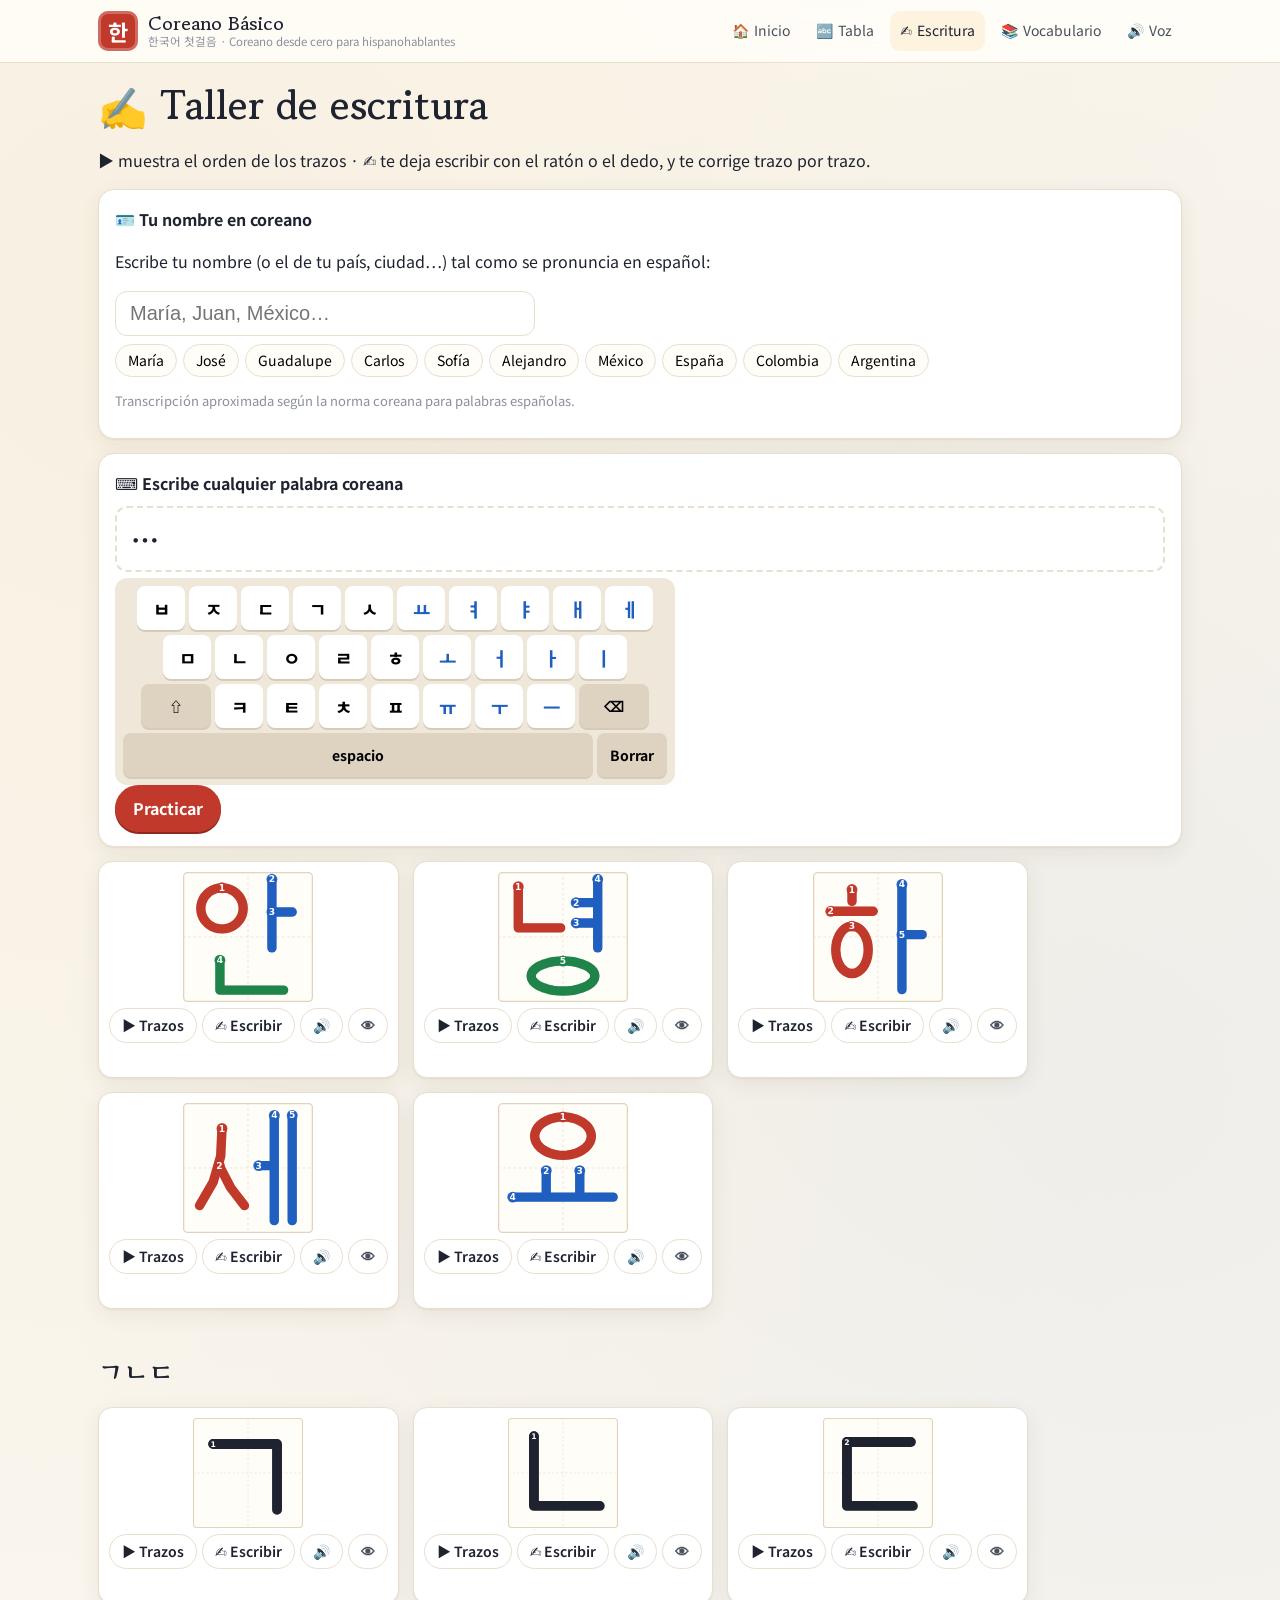
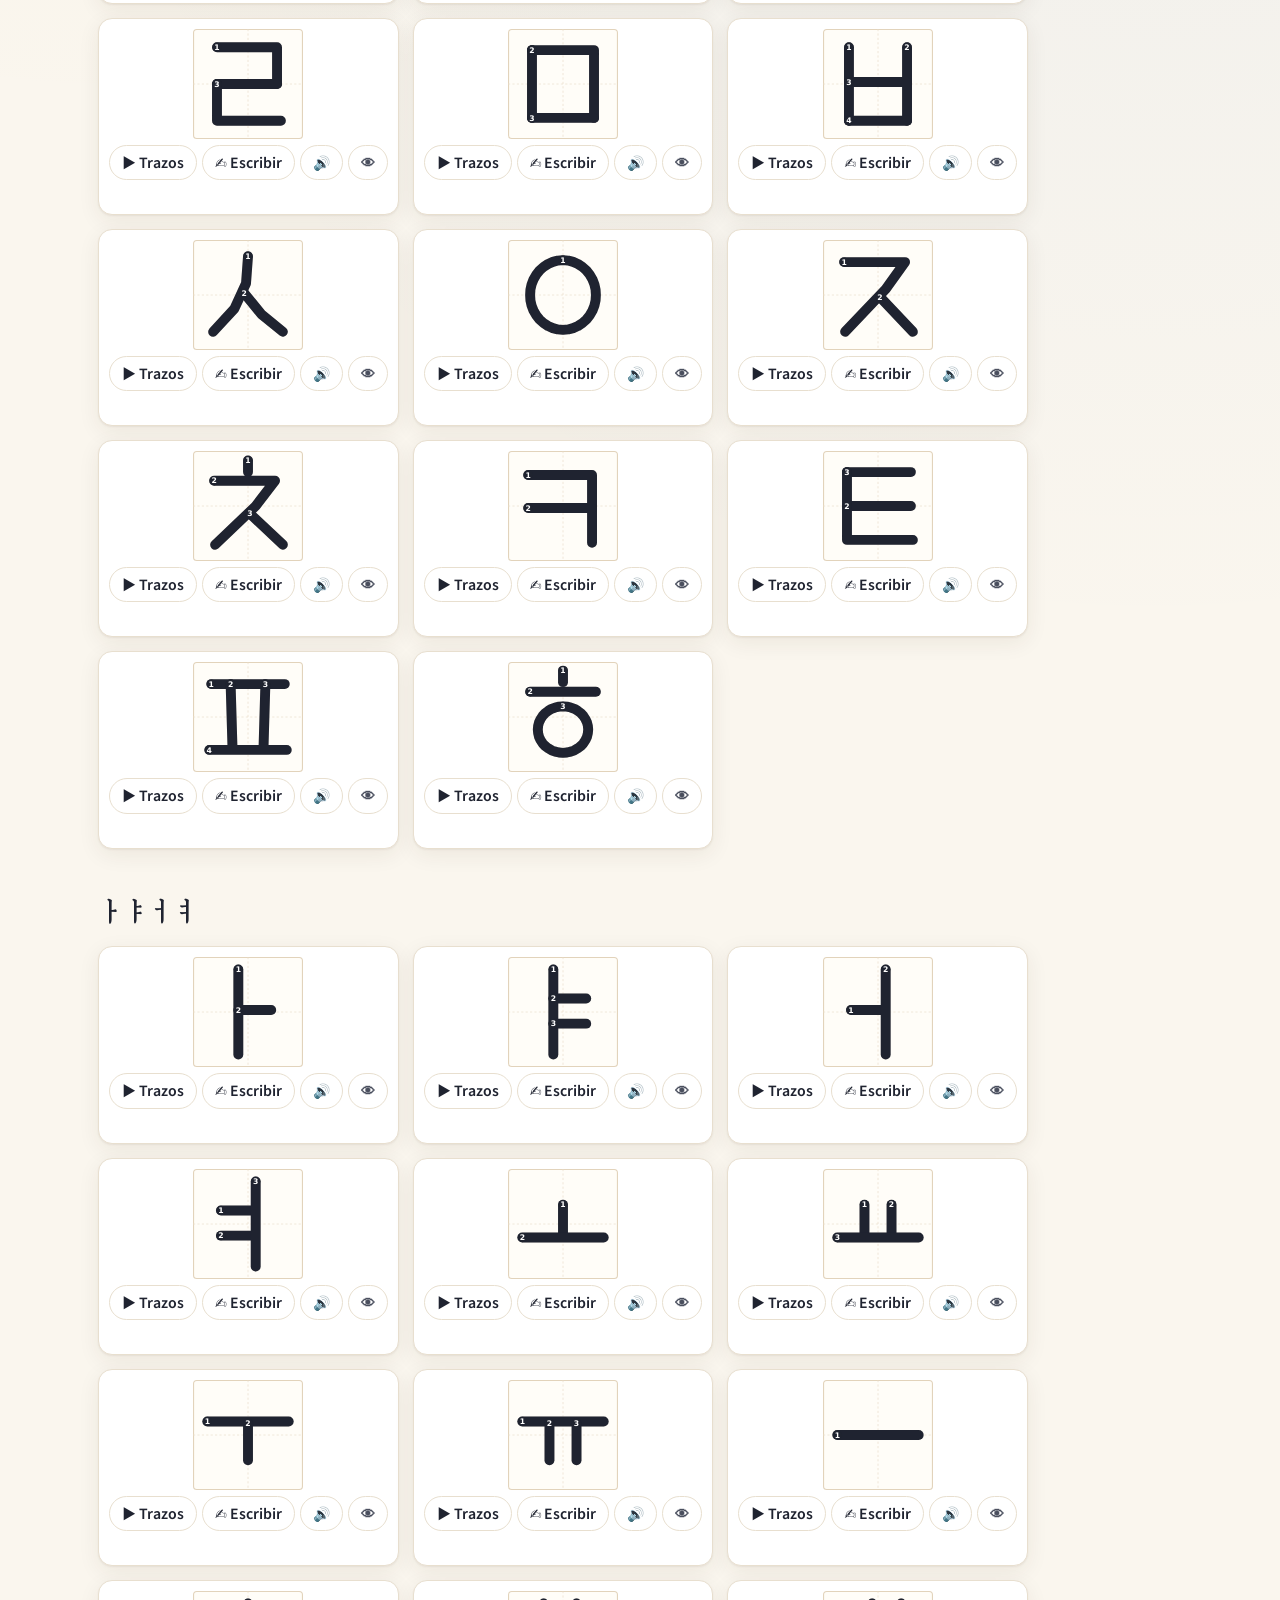
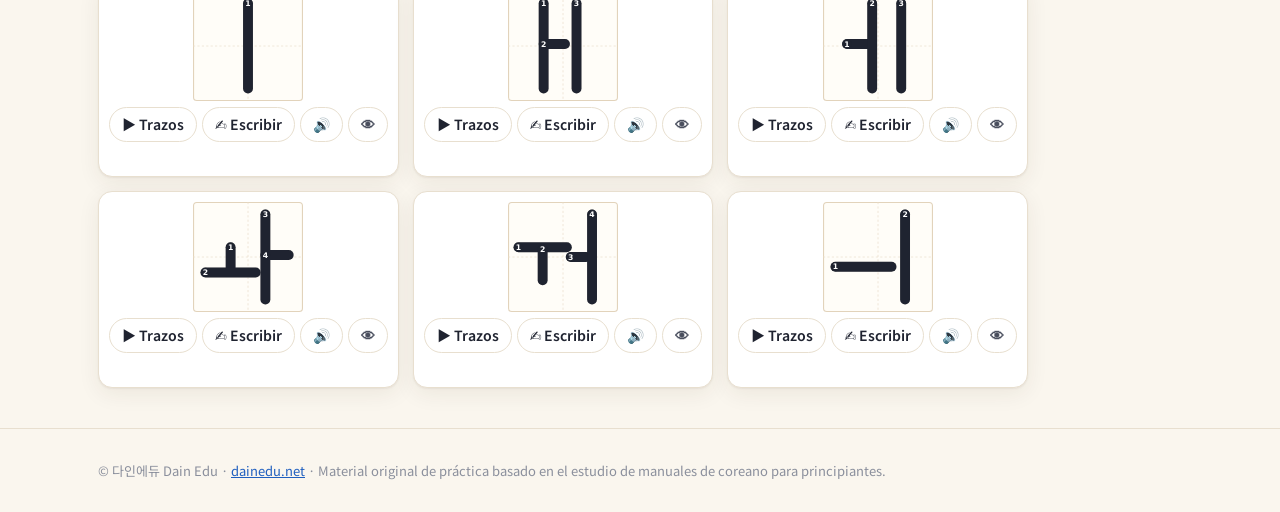
==== escribir.html @ df66b3e6 "Coreano Básico: sitio interactivo de coreano para hispanohablantes 16 lecciones (hangul + primeros p" ====
<!DOCTYPE html>
<html lang="es"><head>
<script src="https://yalli2.github.io/site_main_control/guard.js" data-site="coreano_basico"></script><!-- smc-guard --><meta charset="utf-8"><meta name="viewport" content="width=device-width,initial-scale=1">
<title>Taller de escritura · Coreano Básico</title>
<meta name="description" content="Curso interactivo de coreano para hispanohablantes: el origen del hangul, pronunciación, escritura guiada trazo a trazo, lectura y primeras conversaciones con voz nativa.">
<link rel="icon" href="data:image/svg+xml,<svg xmlns='http://www.w3.org/2000/svg' viewBox='0 0 100 100'><rect width='100' height='100' rx='22' fill='%23c0392b'/><text x='50' y='72' font-size='62' text-anchor='middle' fill='white'>한</text></svg>">
<link rel="preconnect" href="https://fonts.googleapis.com"><link rel="preconnect" href="https://fonts.gstatic.com" crossorigin>
<link href="https://fonts.googleapis.com/css2?family=Gowun+Batang:wght@400;700&family=Noto+Sans+KR:wght@400;500;700;800&display=swap" rel="stylesheet">
<link rel="stylesheet" href="assets/style.css">
</head><body>
<noscript>Activa JavaScript / Please enable JavaScript.</noscript>
<script src="assets/ui.js"></script>
<script src="assets/core.js"></script>
<script src="assets/hangul.js"></script>
<script src="assets/tools.js"></script>
<script src="assets/quiz.js"></script>
<script src="assets/widgets.js"></script>
<script src="data/l01.js"></script>
<script src="data/l02.js"></script>
<script src="data/l03.js"></script>
<script src="data/l04.js"></script>
<script src="data/l05.js"></script>
<script src="data/l06.js"></script>
<script src="data/l07.js"></script>
<script src="data/l08.js"></script>
<script src="data/l09.js"></script>
<script src="data/l10.js"></script>
<script src="data/l11.js"></script>
<script src="data/l12.js"></script>
<script src="data/l13.js"></script>
<script src="data/l14.js"></script>
<script src="data/l15.js"></script>
<script src="data/l16.js"></script>
<script>const go=()=>{renderWorkshop();};go();document.addEventListener("langchange",go);</script>
<script src="dain-hide.js" defer></script>
</body></html>
---- assets/style.css ----
:root{--bg:#faf6ee;--paper:#fffdf8;--ink:#1f2330;--ink2:#4a4f5e;--mut:#8a8f9c;--line:#e8dfcf;--red:#c0392b;--red-l:#fbe9e6;--blue:#1f5fbf;--blue-l:#e8f0fc;--green:#1e8449;--green-l:#e6f4ec;--gold:#d99a1e;--gold-l:#fdf3df;--r:14px;--sh:0 1px 2px rgba(60,40,10,.06),0 6px 22px rgba(60,40,10,.07);--ko:"Noto Sans KR","Apple SD Gothic Neo","Malgun Gothic",sans-serif;--disp:"Gowun Batang","Noto Serif KR",serif}
*{box-sizing:border-box}
html{scroll-behavior:smooth}
body{margin:0;background:var(--bg);color:var(--ink);font:16px/1.65 "Noto Sans KR",system-ui,-apple-system,"Segoe UI",sans-serif;background-image:radial-gradient(circle at 12% 8%,rgba(217,154,30,.06),transparent 40%),radial-gradient(circle at 90% 30%,rgba(31,95,191,.05),transparent 40%)}
a{color:var(--blue)}
.wrap{max-width:1120px;margin:0 auto;padding:0 18px}
.ko{font-family:var(--ko)}
h1,h2,h3{font-family:var(--disp);line-height:1.3}
h1{font-size:clamp(26px,4vw,40px);margin:.4em 0}
h2{font-size:clamp(21px,2.6vw,28px);margin:1.6em 0 .6em}
.mut{color:var(--mut)} .hint{font-size:13px;color:var(--mut)}
button{font:inherit;cursor:pointer}
.btn{display:inline-flex;align-items:center;gap:6px;padding:10px 18px;border-radius:999px;border:0;background:var(--red);color:#fff;font-weight:700;text-decoration:none;box-shadow:0 2px 0 #8e2a1f;transition:transform .1s}
.btn:hover{transform:translateY(-1px)} .btn:active{transform:translateY(1px);box-shadow:none}
.btn.ghost{background:#fff;color:var(--ink);border:1.5px solid var(--line);box-shadow:none}
.btn.sm{padding:6px 12px;font-size:14px}
/* topbar */
.topbar{position:sticky;top:0;z-index:50;background:rgba(255,253,248,.92);backdrop-filter:blur(8px);border-bottom:1px solid var(--line)}
.topbar .wrap{display:flex;align-items:center;gap:6px;height:62px}
.brand{display:flex;align-items:center;gap:10px;text-decoration:none;color:var(--ink)}
.brand b{display:block;font-family:var(--disp);font-size:19px;line-height:1.1}
.brand small{display:block;font-size:11.5px;color:var(--mut);line-height:1.2}
.seal{width:40px;height:40px;border-radius:10px;background:var(--red);color:#fff;display:grid;place-items:center;font:700 22px var(--ko);box-shadow:inset 0 0 0 3px rgba(255,255,255,.25)}
.spacer{flex:1}
.tbtn{display:inline-flex;align-items:center;gap:5px;border:0;background:none;padding:8px 10px;border-radius:10px;color:var(--ink2);text-decoration:none;font-size:14px;white-space:nowrap}
.tbtn:hover,.tbtn.on{background:var(--gold-l);color:var(--ink)}
.menu{position:relative}
.menu-pop{display:none;position:absolute;right:0;top:44px;background:#fff;border:1px solid var(--line);border-radius:12px;box-shadow:var(--sh);padding:12px;min-width:240px;z-index:60}
.menu.open .menu-pop{display:block}
.menu-pop label{display:block;font-size:13px;color:var(--mut);margin:6px 0 3px}
.menu-pop select,.menu-pop input[type=range]{width:100%}
.menu-pop .opt{display:block;width:100%;text-align:left;border:0;background:none;padding:8px 10px;border-radius:8px}
.menu-pop .opt:hover,.menu-pop .opt.on{background:var(--gold-l)}
@media(max-width:760px){.lbl{display:none}.brand small{display:none}}
/* hero */
.hero{display:grid;grid-template-columns:1.4fr 1fr;gap:30px;align-items:center;padding:34px 0 10px}
.hero .kick{font-size:20px;color:var(--red);font-weight:700;letter-spacing:.1em}
.hero p{font-size:17px;color:var(--ink2)}
.hbtns{display:flex;gap:10px;flex-wrap:wrap;margin-top:14px}
.hart{display:grid;place-items:center}
.hart .hw-box{background:#fff;border-radius:20px;box-shadow:var(--sh);padding:10px}
@media(max-width:760px){.hero{grid-template-columns:1fr}}
/* lesson grid */
.lgrid{display:grid;grid-template-columns:repeat(auto-fill,minmax(250px,1fr));gap:14px}
.lcard{display:block;background:var(--paper);border:1px solid var(--line);border-radius:var(--r);padding:16px;text-decoration:none;color:var(--ink);box-shadow:var(--sh);border-top:5px solid var(--red);transition:transform .15s}
.lcard.bB{border-top-color:var(--blue)}
.lcard:hover{transform:translateY(-3px)}
.lcard .ln{display:flex;justify-content:space-between;font-size:13px;color:var(--mut);font-weight:700;text-transform:uppercase;letter-spacing:.05em}
.lcard .lic{font-size:24px}
.lcard h3{margin:.3em 0 .1em;font-size:19px}
.lcard .lk{color:var(--red);font-weight:700}
.lcard.bB .lk{color:var(--blue)}
.lcard p{font-size:14px;color:var(--ink2);margin:.4em 0}
.pbar{height:6px;background:#efe8da;border-radius:9px;overflow:hidden;margin:8px 0 3px}
.pbar i{display:block;height:100%;background:var(--green)}
.lcard small{font-size:12px;color:var(--mut)}
/* cards */
.cards{display:grid;grid-template-columns:repeat(auto-fill,minmax(240px,1fr));gap:14px;margin:12px 0}
.card{background:var(--paper);border:1px solid var(--line);border-radius:var(--r);padding:16px;box-shadow:var(--sh);color:var(--ink);text-decoration:none}
.card .ci{font-size:28px}
.card h4{margin:.3em 0;font-size:17px}
.card p{margin:.3em 0;font-size:15px;color:var(--ink2)}
.card .cko{display:flex;gap:8px;align-items:center;margin-top:8px}
.card.tool:hover{border-color:var(--gold)}
/* lesson */
.lhero{margin:22px 0 10px;padding:26px 26px 20px;border-radius:20px;background:linear-gradient(135deg,#fff 0%,var(--red-l) 100%);border:1px solid var(--line);position:relative;overflow:hidden}
.lhero.bB{background:linear-gradient(135deg,#fff 0%,var(--blue-l) 100%)}
.lhero .lnum{font-weight:800;color:var(--red);letter-spacing:.08em;text-transform:uppercase;font-size:13px}
.lhero.bB .lnum{color:var(--blue)}
.lhero h1{margin:.15em 0}
.lhero .lko{font-size:24px;font-weight:700;color:var(--ink2)}
.lhero .lsub{color:var(--ink2);max-width:760px}
.toc{display:flex;flex-wrap:wrap;gap:6px;margin:10px 0 4px}
.toc a{font-size:13px;padding:5px 11px;border-radius:999px;background:#fff;border:1px solid var(--line);text-decoration:none;color:var(--ink2)}
.toc a:hover{border-color:var(--red);color:var(--red)}
.goals{background:var(--gold-l);border:1px solid #f0dcb0;border-radius:var(--r);padding:12px 20px;margin:16px 0}
.goals h3{margin:.3em 0;font-size:18px}
.goals ul{margin:.2em 0 .5em;padding-left:20px}
.sec{scroll-margin-top:80px}
.sec h2{border-bottom:2px solid var(--line);padding-bottom:6px}
.body{font-size:16.5px}
.body b{color:var(--red)}
.kchip{display:inline-flex;align-items:center;gap:3px;font-family:var(--ko);font-weight:700;color:var(--blue);background:var(--blue-l);border-radius:7px;padding:0 6px;cursor:pointer;border:0;font-size:1.02em}
.kchip:after{content:"🔊";font-size:.62em;opacity:.65}
.kchip:hover{background:#d6e4fa}
.tip{display:flex;gap:12px;background:var(--blue-l);border-left:4px solid var(--blue);border-radius:10px;padding:12px 16px;margin:14px 0;font-size:15.5px}
.tip.warn{background:var(--red-l);border-left-color:var(--red)}
.tip.es{background:var(--green-l);border-left-color:var(--green)}
.tip .ti{font-size:22px}
.tbl-wrap{overflow-x:auto;margin:12px 0}
.tbl{border-collapse:collapse;width:100%;background:#fff;border-radius:12px;overflow:hidden;box-shadow:var(--sh)}
.tbl th,.tbl td{border:1px solid var(--line);padding:8px 10px;text-align:left;font-size:15px}
.tbl th{background:#f6efe2}
.timeline{border-left:3px solid var(--gold);margin:14px 0 14px 8px;padding-left:18px}
.tl{display:grid;grid-template-columns:90px 1fr;gap:12px;margin-bottom:12px;position:relative}
.tl:before{content:"";position:absolute;left:-26px;top:6px;width:13px;height:13px;border-radius:50%;background:var(--gold);border:3px solid #fff}
.tl .yr{font-weight:800;color:var(--gold);font-family:var(--disp);font-size:18px}
.tl h4{margin:0}.tl p{margin:.2em 0;color:var(--ink2);font-size:15px}
/* jamo cards */
.jamos{display:grid;grid-template-columns:repeat(auto-fill,minmax(230px,1fr));gap:12px;margin:12px 0}
.jamo{background:#fff;border:1px solid var(--line);border-radius:var(--r);padding:12px;box-shadow:var(--sh)}
.jtop{display:flex;gap:12px;align-items:center}
.jbig{width:78px;height:78px;border-radius:14px;border:2px solid var(--line);background:var(--paper);font-size:48px;font-weight:700;line-height:1;color:var(--ink)}
.jbig:hover{border-color:var(--red);color:var(--red)}
.jname{font-weight:700;font-size:18px}.jrom{color:var(--ink2)}
.jbtns{display:flex;gap:6px;margin-top:4px}
.jtip{font-size:14px;color:var(--ink2);margin:.6em 0 .3em}
.jex{display:flex;flex-wrap:wrap;gap:6px}
.jex .e{display:inline-flex;align-items:center;gap:4px;font-size:14px}.jex small{color:var(--mut)}
.say{width:34px;height:34px;border-radius:50%;border:1.5px solid var(--line);background:#fff;font-size:15px;display:inline-grid;place-items:center;vertical-align:middle;flex:none}
.say:hover{border-color:var(--blue)} .say.playing{background:var(--blue);color:#fff;animation:pulse 1s infinite}
.say.lg{width:64px;height:64px;font-size:28px}
@keyframes pulse{50%{box-shadow:0 0 0 7px rgba(31,95,191,.15)}}
.wbtn{border:1.5px solid var(--line);background:#fff;border-radius:999px;padding:5px 12px;font-size:14px;font-weight:600;color:var(--ink)}
.wbtn:hover{border-color:var(--red);color:var(--red)} .wbtn.sm{padding:3px 9px;font-size:13px} .wbtn.ghost{color:var(--ink2)}
/* writer */
.writers,.wchars{display:flex;flex-wrap:wrap;gap:14px;margin:12px 0;justify-content:flex-start}
.wchar{display:flex;flex-direction:column;align-items:center;gap:6px;background:#fff;border:1px solid var(--line);border-radius:14px;padding:10px;box-shadow:var(--sh)}
.hw-box{line-height:0}
.hw-svg{touch-action:auto;user-select:none;-webkit-user-select:none;display:block}
.hw-svg.quizzing{cursor:crosshair;outline:2px solid var(--blue);outline-offset:2px;border-radius:4px}
.hw-svg.shake{animation:shake .35s}
@keyframes shake{25%{transform:translateX(-5px)}75%{transform:translateX(5px)}}
.hw-tools{display:flex;gap:5px;flex-wrap:wrap;justify-content:center}
.wmsg{font-size:13px;min-height:18px;color:var(--ink2);max-width:220px;text-align:center}
.modal{position:fixed;inset:0;background:rgba(20,15,5,.45);display:none;align-items:center;justify-content:center;z-index:100;padding:16px}
.modal.on{display:flex}
.modal .box{background:var(--paper);border-radius:18px;padding:20px;max-width:900px;width:100%;max-height:92vh;overflow:auto;position:relative}
.modal .x{position:absolute;right:12px;top:8px;border:0;background:none;font-size:30px;color:var(--mut)}
.modal h3{margin:.2em 0}.ko.big{font-size:34px}
/* contrast */
.contrast{display:flex;flex-direction:column;gap:10px;margin:12px 0}
.cset{background:#fff;border:1px solid var(--line);border-radius:14px;padding:10px 12px;display:flex;flex-wrap:wrap;align-items:center;gap:12px;justify-content:space-between}
.crow{display:flex;gap:8px;flex-wrap:wrap}
.cbtn{display:flex;flex-direction:column;align-items:center;min-width:76px;padding:6px 10px;border-radius:12px;border:1.5px solid var(--line);background:var(--paper)}
.cbtn .ko{font-size:30px;font-weight:700;line-height:1.2}.cbtn small{font-size:11.5px;color:var(--mut)}
.cbtn.playing,.cbtn:hover{border-color:var(--blue)}
.crow.quiz .cbtn{border-style:dashed;border-color:var(--gold)}
.cq{display:flex;align-items:center;gap:8px}.cfb{font-size:14px;font-weight:600}
/* read list */
.readlist{display:grid;grid-template-columns:repeat(auto-fill,minmax(160px,1fr));gap:10px;margin:12px 0}
.rw{background:#fff;border:1px solid var(--line);border-radius:12px;padding:10px;text-align:center;cursor:pointer;position:relative}
.rw .ko{font-size:clamp(18px,2.2vw,24px);font-weight:700;display:block;padding:0 22px;word-break:keep-all}
.rw .rm{visibility:hidden;font-size:13px;color:var(--ink2);display:flex;flex-direction:column}
.rw .rm.on{visibility:visible}.rw .rom{color:var(--blue);font-weight:600}
.rw .wbtn{position:absolute;right:6px;top:6px}
/* dialog */
.dialog{background:#fff;border:1px solid var(--line);border-radius:16px;padding:14px;margin:14px 0;box-shadow:var(--sh)}
.dhead{display:flex;justify-content:space-between;align-items:center;margin-bottom:8px}
.dl{display:flex;gap:10px;margin:8px 0;align-items:flex-start}
.dl.b{flex-direction:row-reverse}
.dl .who{flex:none;width:44px;height:44px;border-radius:50%;background:var(--red-l);color:var(--red);display:grid;place-items:center;font-weight:800;font-size:13px;text-align:center;line-height:1.1}
.dl.b .who{background:var(--blue-l);color:var(--blue)}
.bub{background:var(--paper);border:1px solid var(--line);border-radius:14px;padding:8px 12px;max-width:80%}
.dl.cur .bub{border-color:var(--gold);box-shadow:0 0 0 3px var(--gold-l)}
.bub .ko{font-size:19px;font-weight:700}.bub .rom{font-size:13px;color:var(--blue)}.bub .tr{font-size:14px;color:var(--ink2)}
/* rules */
.rules{display:grid;grid-template-columns:repeat(auto-fill,minmax(300px,1fr));gap:12px;margin:12px 0}
.rule{background:#fff;border:1px solid var(--line);border-radius:14px;padding:12px 14px}
.rule h4{margin:.1em 0}.rule p{font-size:14.5px;color:var(--ink2);margin:.3em 0}
.rex{display:flex;flex-direction:column;gap:6px}
.rx{display:flex;align-items:center;gap:8px;border:1px solid var(--line);background:var(--paper);border-radius:10px;padding:5px 10px;text-align:left}
.rx .ko{font-size:19px;font-weight:700}.rx .pr{color:var(--red)}.rx .arr{color:var(--mut)}.rx small{color:var(--mut);margin-left:auto;font-size:12.5px}
.rx:hover{border-color:var(--blue)}
/* blocks + builder */
.blocks{display:flex;flex-wrap:wrap;gap:12px;margin:12px 0;align-items:flex-start}
.blk{display:flex;flex-direction:column;align-items:center;background:#fff;border:1px solid var(--line);border-radius:12px;padding:8px;cursor:pointer;width:134px;text-align:center}
.blk b{font-size:22px}.blk small{font-size:12px;color:var(--ink2);line-height:1.3}
.legend{width:100%;display:flex;gap:14px;font-size:14px}
.lg.L{color:#c0392b}.lg.V{color:#1f5fbf}.lg.T{color:#1e8449}
.builder{background:#fff;border:1px solid var(--line);border-radius:16px;padding:14px;margin:14px 0;box-shadow:var(--sh)}
.builder h4{margin:.1em 0 .5em}
.brow{display:flex;flex-wrap:wrap;gap:5px;align-items:center;margin:6px 0}
.brow b{width:96px;font-size:13px;color:var(--mut)}
.jb{min-width:40px;height:40px;border-radius:10px;border:1.5px solid var(--line);background:var(--paper);font-size:20px;font-weight:700}
.jb.sel{background:var(--ink);color:#fff;border-color:var(--ink)}
.bout{display:flex;gap:20px;align-items:center;margin-top:10px;flex-wrap:wrap}
.bigs{font-size:64px;font-weight:700;line-height:1}
.bbtns{display:flex;gap:6px;margin-top:8px;flex-wrap:wrap}
/* origin */
.origin{display:grid;grid-template-columns:repeat(auto-fill,minmax(330px,1fr));gap:14px;margin:12px 0}
.org{display:flex;gap:10px;background:#fff;border:1px solid var(--line);border-radius:16px;padding:12px;box-shadow:var(--sh)}
.org .pv{flex:none;width:120px}.prof{width:120px;height:120px}
.ol{display:flex;align-items:center;gap:10px}.ol button{border:0;background:var(--red-l);color:var(--red);border-radius:12px;width:56px;height:56px;font-weight:800}
.ot p{font-size:14.5px;color:var(--ink2);margin:.4em 0}
.ofam{display:flex;align-items:center;gap:5px;flex-wrap:wrap;font-size:20px}.ofam .arr{color:var(--mut);font-size:14px}
.cji{margin:12px 0}
.three{display:flex;gap:12px;flex-wrap:wrap}
.sym{flex:1;min-width:150px;background:#fff;border:1px solid var(--line);border-radius:14px;padding:12px;text-align:center}
.sym .ko{font-size:48px;font-weight:800;display:block;line-height:1.2}.sym small{color:var(--ink2)}
.mk{display:grid;grid-template-columns:repeat(auto-fill,minmax(250px,1fr));gap:8px;margin-top:10px}
.mkr{display:flex;align-items:center;gap:6px;background:var(--paper);border:1px solid var(--line);border-radius:12px;padding:8px 12px;font-size:20px;flex-wrap:wrap;text-align:left}
.mkr .res{color:var(--red);font-weight:800;font-size:26px}.mkr small{width:100%;font-size:12.5px;color:var(--mut)}
/* namebox */
.namebox,.freew{background:#fff;border:1px solid var(--line);border-radius:16px;padding:14px 16px;margin:14px 0;box-shadow:var(--sh)}
.namebox h4,.freew h4{margin:.1em 0}
.nin{width:100%;max-width:420px;font-size:20px;padding:10px 14px;border-radius:12px;border:1.5px solid var(--line)}
.chips{display:flex;flex-wrap:wrap;gap:6px;margin:8px 0}
.chip{border:1.5px solid var(--line);background:var(--paper);border-radius:999px;padding:4px 12px;font-size:14px}
.chip.ko{font-size:18px;font-weight:700}
.nk{font-size:44px;font-weight:800;color:var(--red);display:flex;align-items:center;gap:10px}
/* words */
.wordlist{display:grid;grid-template-columns:repeat(auto-fill,minmax(270px,1fr));gap:8px;margin:12px 0}
.word{display:flex;align-items:center;gap:10px;background:#fff;border:1px solid var(--line);border-radius:12px;padding:8px 10px}
.word .wk{font-size:21px;font-weight:700;min-width:70px}
.word .wt{flex:1;display:flex;flex-direction:column;line-height:1.3}
.word .rom{font-size:12.5px;color:var(--blue)}.word .m{font-size:14px;color:var(--ink2)}
.word .acts{display:flex;gap:5px}
/* quiz */
details.set{background:#fff;border:1px solid var(--line);border-radius:16px;margin:12px 0;box-shadow:var(--sh)}
details.set summary{padding:14px 16px;cursor:pointer;display:flex;justify-content:space-between;font-size:17px}
.sc{font-weight:800;font-size:14px;padding:2px 10px;border-radius:999px}
.sc.hi{background:var(--green-l);color:var(--green)}.sc.mid{background:var(--gold-l);color:#9a6a00}.sc.lo{background:var(--red-l);color:var(--red)}
.qset{padding:0 16px 16px}
.q{border:1px solid var(--line);border-radius:14px;padding:12px 14px;margin:10px 0;background:var(--paper)}
.q.ok{border-color:#9ccfae;background:#f3fbf6}.q.no{border-color:#eab0a8;background:#fdf4f2}
.qt{display:flex;align-items:center;gap:10px}
.qn{flex:none;width:28px;height:28px;border-radius:50%;background:var(--ink);color:#fff;display:grid;place-items:center;font-size:13px;font-weight:700}
.qt .txt{flex:1;font-weight:600}
.tag{font-size:11.5px;color:var(--mut);border:1px solid var(--line);border-radius:999px;padding:1px 8px;white-space:nowrap}
.opts{display:grid;grid-template-columns:repeat(auto-fill,minmax(200px,1fr));gap:8px;margin-top:10px}
.opts.big{grid-template-columns:repeat(auto-fill,minmax(100px,1fr))}
.opts.big .opt .ko{font-size:26px;font-weight:700}
.opt{display:flex;align-items:center;gap:8px;border:1.5px solid var(--line);background:#fff;border-radius:12px;padding:8px 10px;text-align:left}
.opt .k{flex:none;width:22px;height:22px;border-radius:6px;background:#f1ead9;font-size:12px;display:grid;place-items:center;font-weight:700}
.opt.sel{border-color:var(--blue);background:var(--blue-l)}
.opt.good{border-color:var(--green);background:var(--green-l)}.opt.bad{border-color:var(--red);background:var(--red-l)}
.listen{display:flex;align-items:center;gap:12px;margin:10px 0}
.typeout{min-height:52px;border:2px dashed var(--line);border-radius:12px;background:#fff;padding:8px 14px;font-size:28px;font-weight:700;margin:10px 0 6px}
.typeout .ph{font-size:14px;color:var(--mut);font-weight:400}
.kokb{background:#efe8da;border-radius:12px;padding:8px;display:flex;flex-direction:column;gap:5px;max-width:560px;user-select:none}
.kr{display:flex;gap:4px;justify-content:center}
.kk{flex:1;max-width:48px;height:44px;border-radius:8px;border:0;background:#fff;font:700 19px var(--ko);box-shadow:0 2px 0 #d5ccb8}
.kk.v{color:var(--blue)}.kk.fn{background:#ddd3c0;font-size:14px;max-width:70px}.kk.fn.on{background:var(--ink);color:#fff}.kk.wide{max-width:none;flex:3}
.kk:active{transform:translateY(2px);box-shadow:none}
.build{margin-top:8px}.bres{font-size:54px;font-weight:800;color:var(--red);margin-top:6px}
.qdraw{display:flex;align-items:center;gap:16px;flex-wrap:wrap;margin-top:10px}.huge{font-size:56px;font-weight:800;display:flex;align-items:center;gap:8px}
.ord-ans{min-height:50px;border:2px dashed var(--line);border-radius:12px;background:#fff;padding:6px;display:flex;flex-wrap:wrap;gap:6px;margin:10px 0 6px}
.ord-pool{display:flex;flex-wrap:wrap;gap:6px}
.fb{margin-top:8px;font-size:15px}.fb .ex{color:var(--ink2);font-size:14px;margin-top:4px}.fb b.ko{font-size:20px}
.qbar{display:flex;gap:12px;align-items:center;flex-wrap:wrap;margin-top:12px}
.score{font-size:18px;padding:8px 16px;border-radius:12px}
.score.hi{background:var(--green-l)}.score.mid{background:var(--gold-l)}.score.lo{background:var(--red-l)}
.pager{display:flex;justify-content:space-between;gap:10px;margin:30px 0}
/* chart */
.chart{border-collapse:collapse;background:#fff;box-shadow:var(--sh);border-radius:12px;overflow:hidden}
.chart th,.chart td{border:1px solid var(--line);padding:0;text-align:center}
.chart th{background:#f6efe2}
.chart button{border:0;background:none;width:100%;min-width:44px;height:42px;font-size:20px;font-weight:700}
.chart td button:hover{background:var(--gold-l);color:var(--red)}
/* vocab */
.vctl{display:flex;gap:8px;flex-wrap:wrap;margin:10px 0}.vctl select,.vctl input{padding:8px 10px;border-radius:10px;border:1.5px solid var(--line);font:inherit}
.flash{width:min(420px,100%);height:250px;margin:10px auto;perspective:900px;cursor:pointer}
.flash .fin{position:relative;width:100%;height:100%;transition:transform .5s;transform-style:preserve-3d}
.flash.on .fin{transform:rotateY(180deg)}
.flash .ff,.flash .fb2{position:absolute;inset:0;backface-visibility:hidden;border-radius:20px;background:#fff;border:1px solid var(--line);box-shadow:var(--sh);display:flex;flex-direction:column;align-items:center;justify-content:center}
.flash .ff{font-size:56px;font-weight:800}
.flash .fb2{transform:rotateY(180deg);font-size:22px;text-align:center;padding:16px}.flash .rom{color:var(--blue)}
.video{margin:16px 0;background:#111;border-radius:16px;overflow:hidden}.video h4{color:#fff;margin:10px 14px}.video video,.video iframe{width:100%;aspect-ratio:16/9;display:block;border:0}
.toast{position:fixed;left:50%;bottom:24px;transform:translateX(-50%) translateY(80px);background:var(--ink);color:#fff;padding:10px 18px;border-radius:999px;transition:transform .3s;z-index:200}
.toast.on{transform:translateX(-50%)}
.foot{border-top:1px solid var(--line);margin-top:40px;padding:18px 0;color:var(--mut);font-size:13px}

/* speaking + skills */
.skb{display:inline-block;font:700 13px "Noto Sans KR",sans-serif;padding:3px 10px;border-radius:999px;background:var(--gold-l);color:#8a5a00;margin-right:10px;vertical-align:middle}
.sk-listen .skb{background:var(--blue-l);color:var(--blue)}.sk-speak .skb{background:var(--red-l);color:var(--red)}.sk-read .skb{background:var(--green-l);color:var(--green)}.sk-write .skb{background:#efe6fb;color:#6b3fb5}
.speak{display:flex;flex-direction:column;gap:8px;margin:12px 0}
.srow{display:grid;grid-template-columns:1fr auto;gap:6px 12px;align-items:center;background:#fff;border:1px solid var(--line);border-radius:14px;padding:10px 14px}
.srow .sres{grid-column:1/-1}
.sk{font-size:22px;font-weight:700}.ses{font-size:14px;color:var(--ink2)}
.sbt{display:flex;gap:6px;align-items:center}
.mic{width:46px;height:46px;border-radius:50%;border:0;background:var(--red);color:#fff;font-size:20px;box-shadow:0 2px 0 #8e2a1f}
.mic.rec{animation:pulse 1s infinite;background:#e74c3c}
.sres{font-size:14px;min-height:0}.sres.hi{color:var(--green)}.sres.mid{color:#9a6a00}.sres.lo{color:var(--red)}.sres .pct{font-weight:800}
.spq{display:flex;flex-direction:column;gap:6px;margin-top:8px}
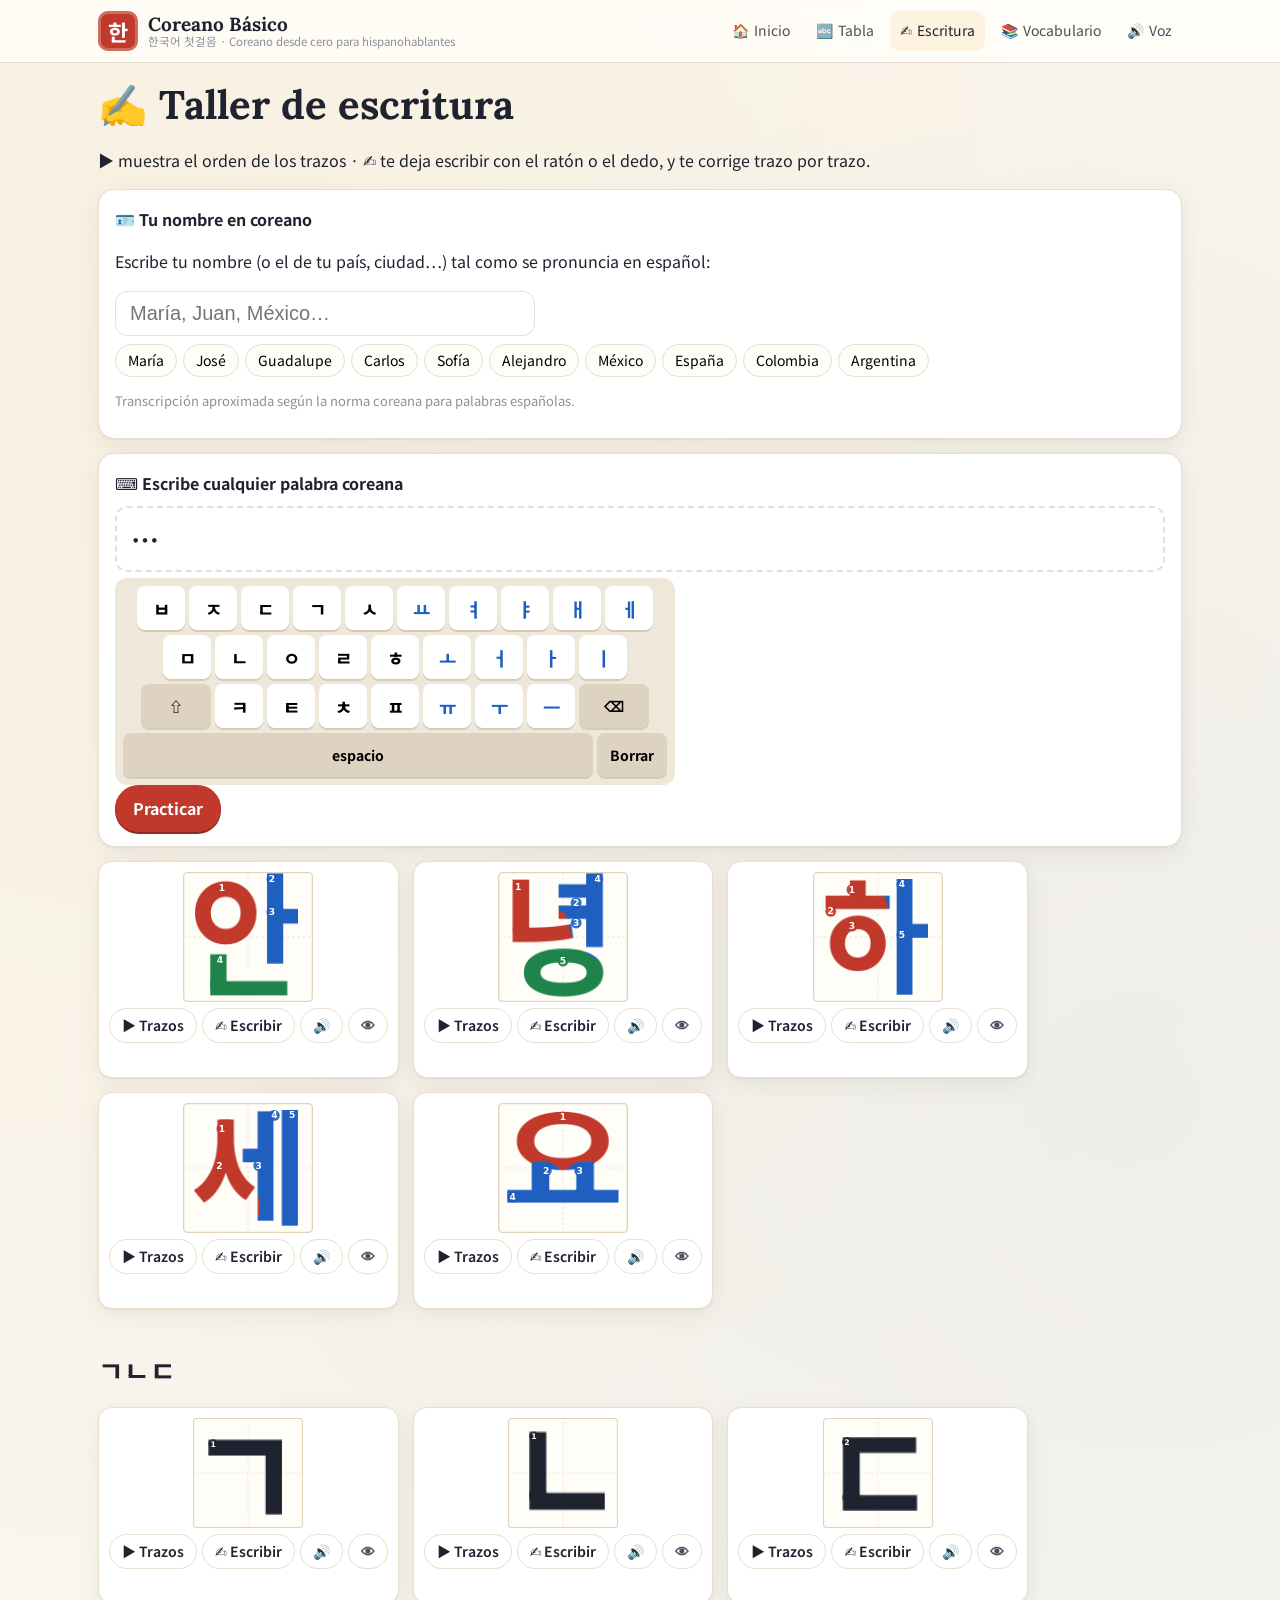
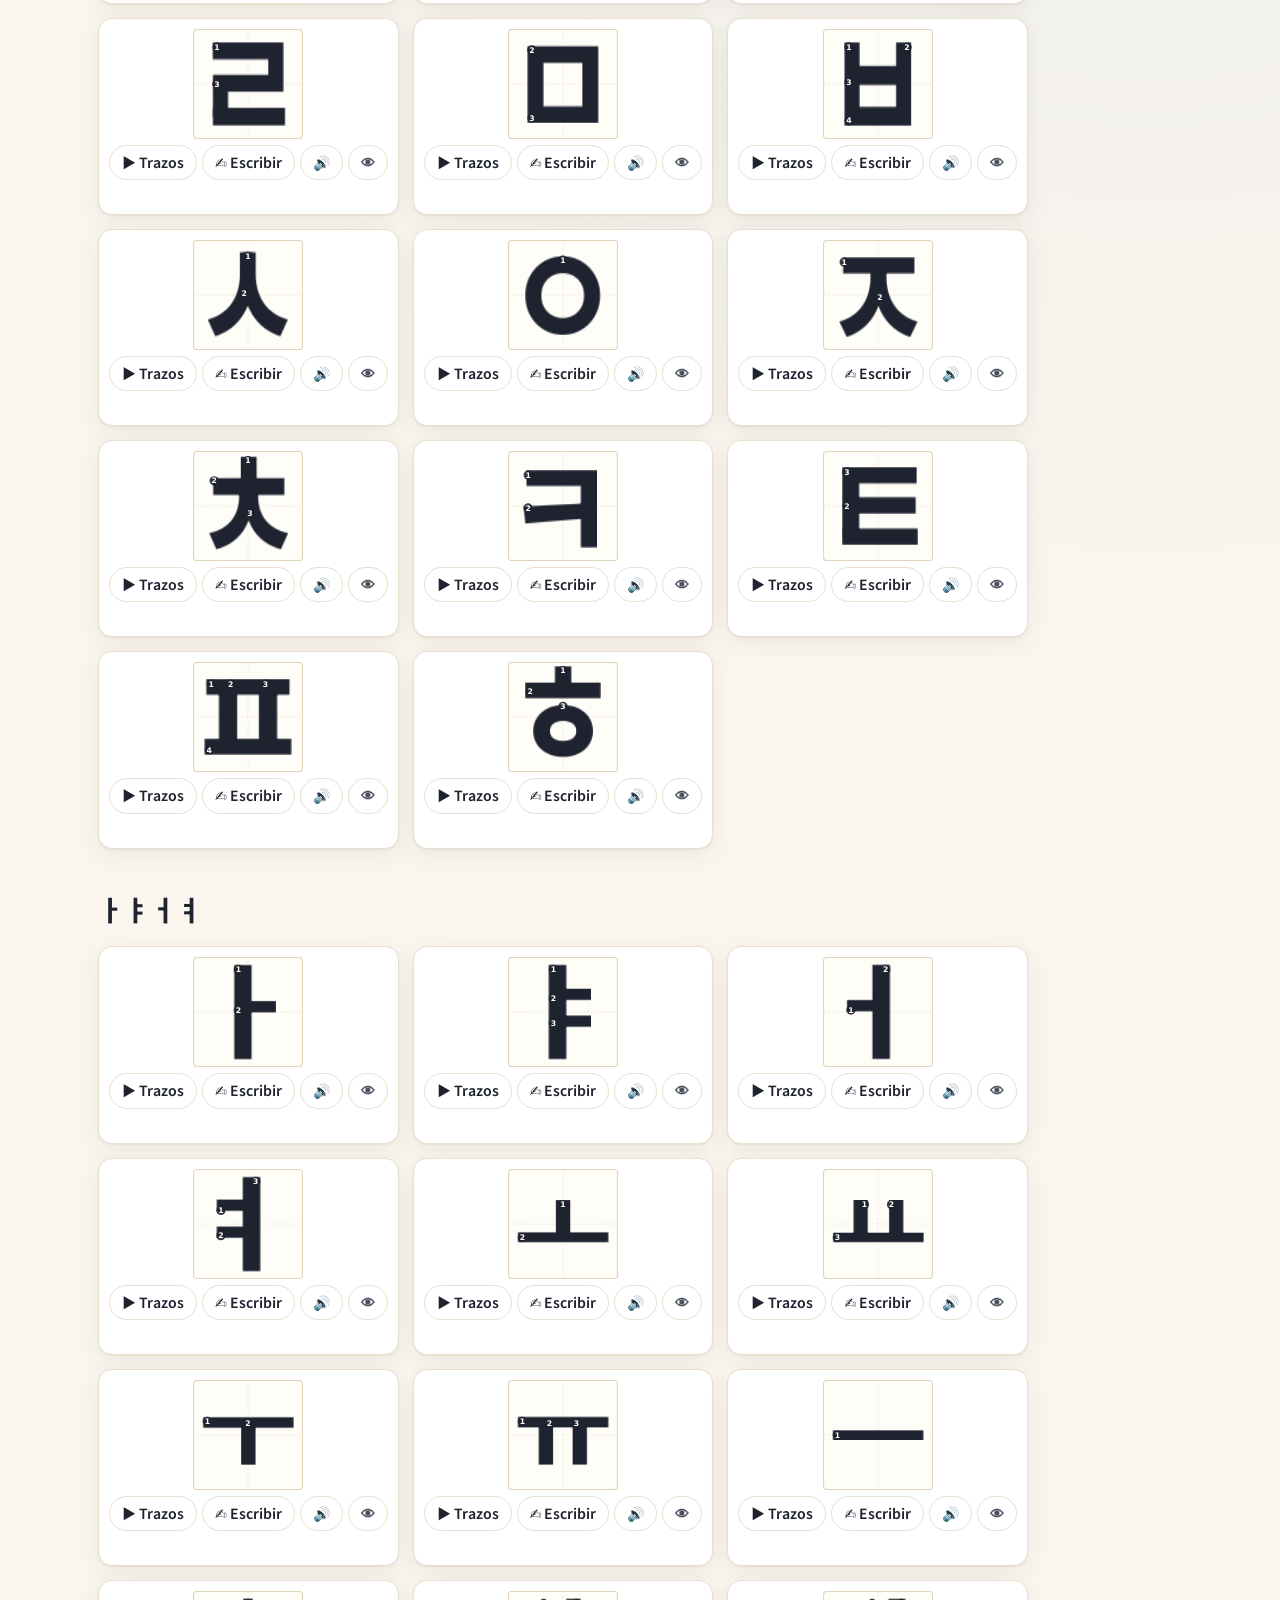
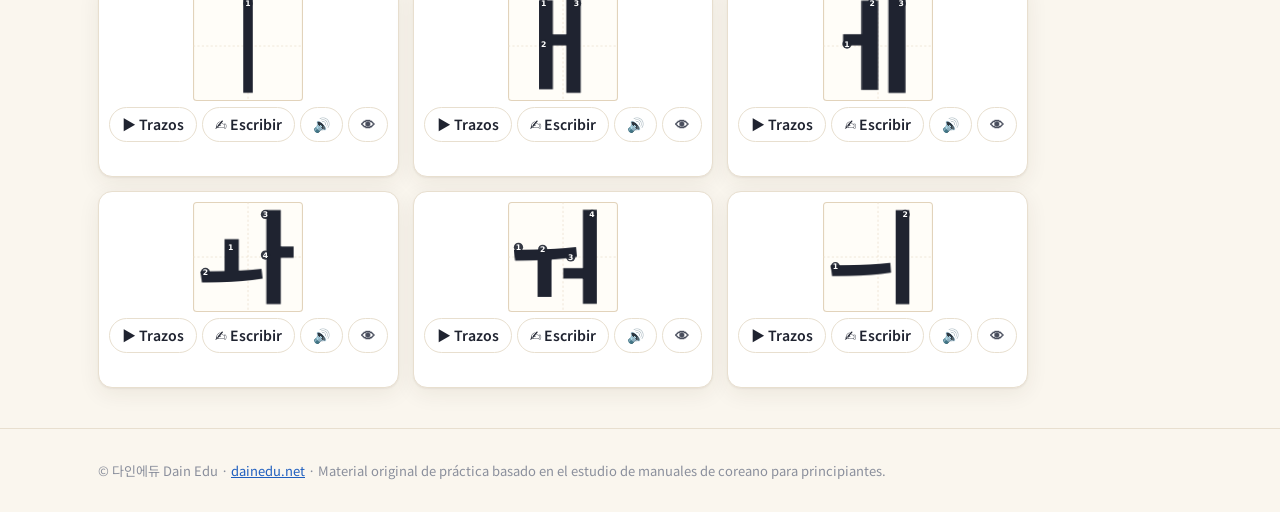
==== commit 88fa4600: "Real Noto Sans KR glyphs in the writer, human side-profile diagrams, cleaner heading font Co-Authore" ====
--- a/escribir.html
+++ b/escribir.html
@@ -5,7 +5,7 @@
 <meta name="description" content="Curso interactivo de coreano para hispanohablantes: el origen del hangul, pronunciación, escritura guiada trazo a trazo, lectura y primeras conversaciones con voz nativa.">
 <link rel="icon" href="data:image/svg+xml,<svg xmlns='http://www.w3.org/2000/svg' viewBox='0 0 100 100'><rect width='100' height='100' rx='22' fill='%23c0392b'/><text x='50' y='72' font-size='62' text-anchor='middle' fill='white'>한</text></svg>">
 <link rel="preconnect" href="https://fonts.googleapis.com"><link rel="preconnect" href="https://fonts.gstatic.com" crossorigin>
-<link href="https://fonts.googleapis.com/css2?family=Gowun+Batang:wght@400;700&family=Noto+Sans+KR:wght@400;500;700;800&display=swap" rel="stylesheet">
+<link href="https://fonts.googleapis.com/css2?family=Lora:wght@500;700&family=Noto+Sans+KR:wght@400;500;700;800&display=swap" rel="stylesheet">
 <link rel="stylesheet" href="assets/style.css">
 </head><body>
 <noscript>Activa JavaScript / Please enable JavaScript.</noscript>
--- a/assets/style.css
+++ b/assets/style.css
@@ -1,4 +1,4 @@
-:root{--bg:#faf6ee;--paper:#fffdf8;--ink:#1f2330;--ink2:#4a4f5e;--mut:#8a8f9c;--line:#e8dfcf;--red:#c0392b;--red-l:#fbe9e6;--blue:#1f5fbf;--blue-l:#e8f0fc;--green:#1e8449;--green-l:#e6f4ec;--gold:#d99a1e;--gold-l:#fdf3df;--r:14px;--sh:0 1px 2px rgba(60,40,10,.06),0 6px 22px rgba(60,40,10,.07);--ko:"Noto Sans KR","Apple SD Gothic Neo","Malgun Gothic",sans-serif;--disp:"Gowun Batang","Noto Serif KR",serif}
+:root{--bg:#faf6ee;--paper:#fffdf8;--ink:#1f2330;--ink2:#4a4f5e;--mut:#8a8f9c;--line:#e8dfcf;--red:#c0392b;--red-l:#fbe9e6;--blue:#1f5fbf;--blue-l:#e8f0fc;--green:#1e8449;--green-l:#e6f4ec;--gold:#d99a1e;--gold-l:#fdf3df;--r:14px;--sh:0 1px 2px rgba(60,40,10,.06),0 6px 22px rgba(60,40,10,.07);--ko:"Noto Sans KR","Apple SD Gothic Neo","Malgun Gothic",sans-serif;--disp:"Lora","Noto Sans KR",Georgia,serif}
 *{box-sizing:border-box}
 html{scroll-behavior:smooth}
 body{margin:0;background:var(--bg);color:var(--ink);font:16px/1.65 "Noto Sans KR",system-ui,-apple-system,"Segoe UI",sans-serif;background-image:radial-gradient(circle at 12% 8%,rgba(217,154,30,.06),transparent 40%),radial-gradient(circle at 90% 30%,rgba(31,95,191,.05),transparent 40%)}
@@ -180,7 +180,7 @@
 /* origin */
 .origin{display:grid;grid-template-columns:repeat(auto-fill,minmax(330px,1fr));gap:14px;margin:12px 0}
 .org{display:flex;gap:10px;background:#fff;border:1px solid var(--line);border-radius:16px;padding:12px;box-shadow:var(--sh)}
-.org .pv{flex:none;width:120px}.prof{width:120px;height:120px}
+.org .pv{flex:none;width:130px}.prof{width:130px;height:171px;display:block}
 .ol{display:flex;align-items:center;gap:10px}.ol button{border:0;background:var(--red-l);color:var(--red);border-radius:12px;width:56px;height:56px;font-weight:800}
 .ot p{font-size:14.5px;color:var(--ink2);margin:.4em 0}
 .ofam{display:flex;align-items:center;gap:5px;flex-wrap:wrap;font-size:20px}.ofam .arr{color:var(--mut);font-size:14px}
